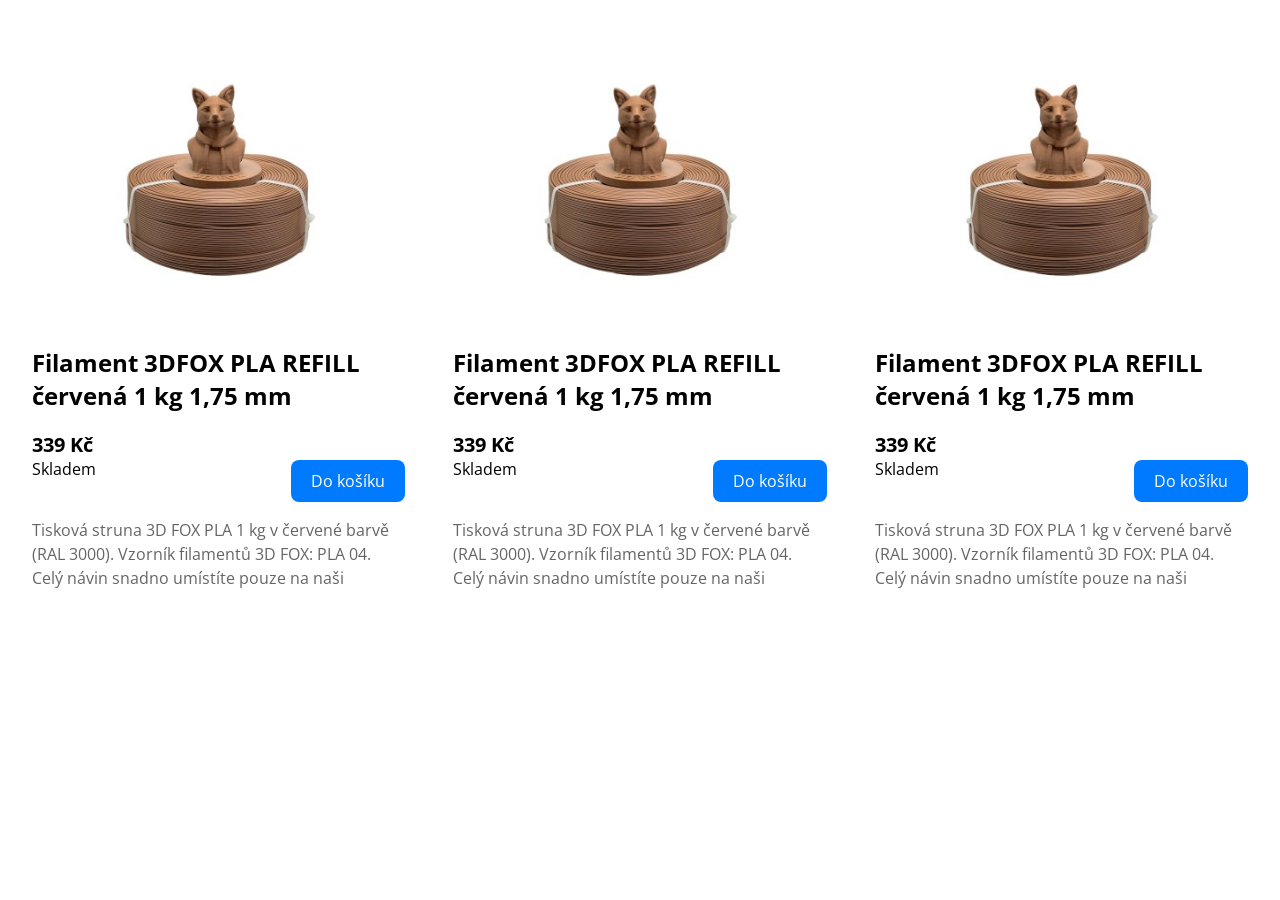
==== Index.html @ c69ad560 "autobus" ====
<!DOCTYPE html>
<html lang="cs">

<head>
    <meta charset="UTF-8">
    <meta name="viewport" content="width=device-width, initial-scale=1.0">
    <link rel="stylesheet" href="/main.css">
    <link
        href="https://fonts.googleapis.com/css2?family=Montserrat:wght@400;700&family=Open+Sans:wght@400;600&display=swap"
        rel="stylesheet">
    <title>Document</title>
</head>

<body>
    <div class="products">
        <div class="card">
            <img class="picture" src="/images/svetle-hneda-pla.jpg" alt="Světle hnědý filament">
            <h2>Filament 3DFOX PLA REFILL červená 1 kg 1,75 mm</h2>
            <div class="card-info">
                <div class="card-stav">
                    <p class="prise"> 339 Kč</p>
                    <p class="stav">Skladem</p>
                    <!--TO DO-->
                    <img src="" alt="">
                </div>
                <a class="button-blue" href="#">Do košíku</a>
                <p class="card-popis">
                    Tisková struna 3D FOX PLA 1 kg v červené barvě (RAL 3000). Vzorník filamentů 3D FOX: PLA 04.
                    Celý návin snadno umístíte pouze na naši tištenou 3D FOX refill AMS...
                </p>
            </div>
        </div>


        <div class="card">
            <img class="picture" src="/images/svetle-hneda-pla.jpg" alt="Světle hnědý filament">
            <h2>Filament 3DFOX PLA REFILL červená 1 kg 1,75 mm</h2>
            <div class="card-info">
                <div class="card-stav">
                    <p class="prise"> 339 Kč</p>
                    <p class="stav">Skladem</p>
                    <!--TO DO-->
                    <img src="" alt="">
                </div>
                <a class="button-blue" href="#">Do košíku</a>
                <p class="card-popis">
                    Tisková struna 3D FOX PLA 1 kg v červené barvě (RAL 3000). Vzorník filamentů 3D FOX: PLA 04.
                    Celý návin snadno umístíte pouze na naši tištenou 3D FOX refill AMS...
                </p>
            </div>
        </div>


        <div class="card">
            <img class="picture" src="/images/svetle-hneda-pla.jpg" alt="Světle hnědý filament">
            <h2>Filament 3DFOX PLA REFILL červená 1 kg 1,75 mm</h2>
            <div class="card-info">
                <div class="card-stav">
                    <p class="prise"> 339 Kč</p>
                    <p class="stav">Skladem</p>
                    <!--TO DO-->
                    <img src="" alt="">
                </div>
                <a class="button-blue" href="#">Do košíku</a>
                <p class="card-popis">
                    Tisková struna 3D FOX PLA 1 kg v červené barvě (RAL 3000). Vzorník filamentů 3D FOX: PLA 04.
                    Celý návin snadno umístíte pouze na naši tištenou 3D FOX refill AMS...
                </p>
            </div>
        </div>
    </div>
</body>

</html>
---- main.css ----
p {
    font-size: 1em;
}

body {
    font-family: 'Open Sans', sans-serif;
}

img {
    max-width: 100%;
    height: auto;
}

.products {
    display: grid;
    grid-template-columns: 1fr 1fr;
}

.button-blue {
    color: white;
    display: inline-block;
    background-color: #007bff;
    padding: 10px 20px;
    border-radius: 8px;
    text-decoration: none;
    align-self: flex-end;


}

.card-stav {
    align-self: flex-start;

}

.card-info {
    display: flex;
    justify-content: space-between;
    flex-wrap: wrap;
}

.prise {
    font-size: 20px;
    font-weight: bold;
}

.card-popis {
    overflow: hidden;
    color: #656565;
    max-height: 66px;
    margin-bottom: 0px;
    line-height: 1.5;
    padding-bottom: 5px;
}



.stav {
    margin: 0px;
}

.prise {
    margin: 0px;
}


.card{
    padding: 32px 24px 24px 24px;
}

@media screen and (min-width: 1200px) {
    .products {
        display: grid;
    grid-template-columns: 1fr 1fr 1fr;
}


}

@media screen and (max-width: 767px) {
    .card {
        padding: 32px 12px 12px 12px;
    }
    }

@media screen and (min-width: 767px) and (max-width: 1199px) {
    .card-info {
        display: flex;
        flex-direction: column;
        width: 100%;
        flex-wrap: nowrap;
    }
    .button-blue{
    display: flex;
    align-self: stretch;
    justify-content: center;
    }

}
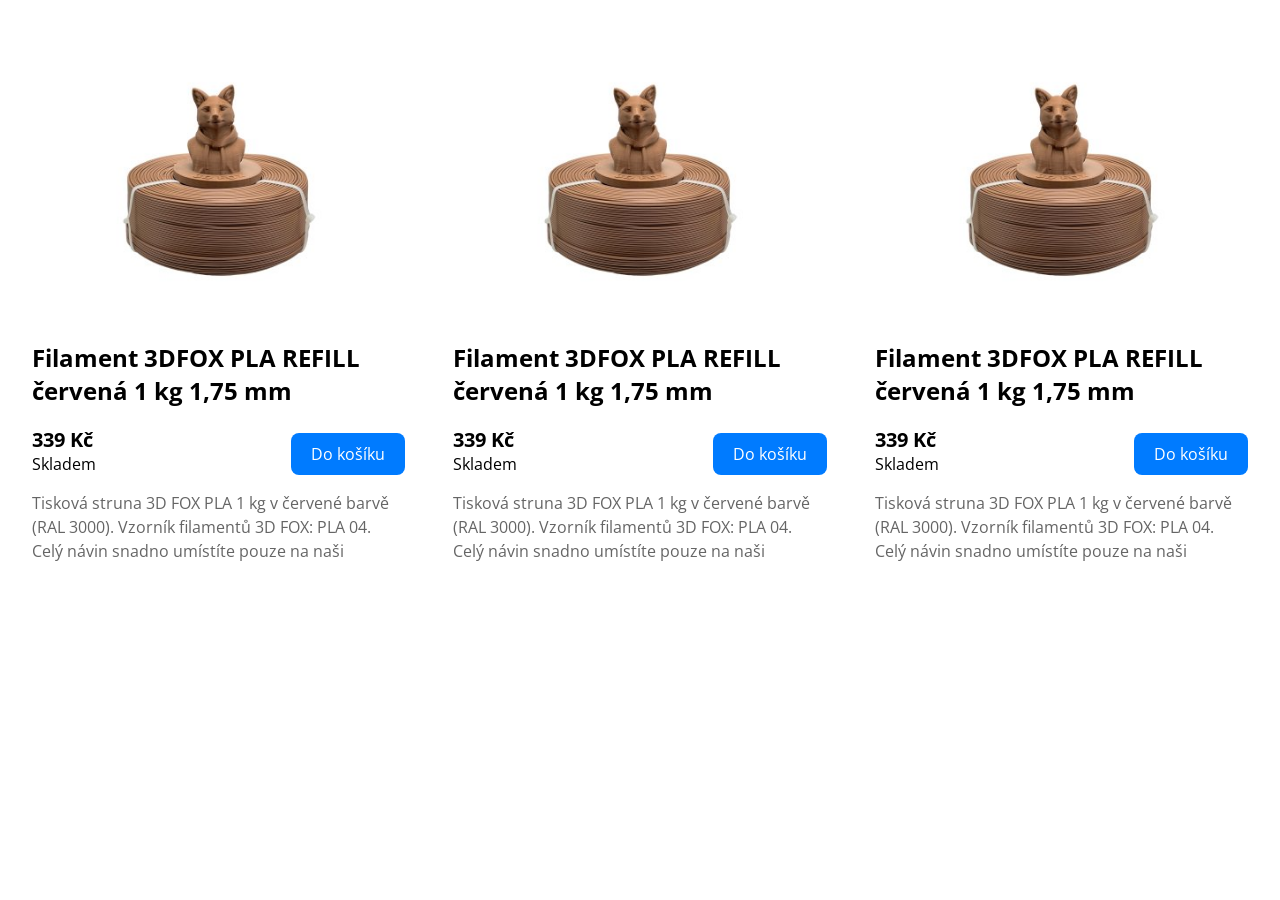
==== commit f5306af7: "first" ====
--- a/Index.html
+++ b/Index.html
@@ -5,9 +5,11 @@
     <meta charset="UTF-8">
     <meta name="viewport" content="width=device-width, initial-scale=1.0">
     <link rel="stylesheet" href="/main.css">
+    <link rel="stylesheet" href="/icomoon/style.css">
     <link
         href="https://fonts.googleapis.com/css2?family=Montserrat:wght@400;700&family=Open+Sans:wght@400;600&display=swap"
         rel="stylesheet">
+        
     <title>Document</title>
 </head>
 
@@ -19,9 +21,9 @@
             <div class="card-info">
                 <div class="card-stav">
                     <p class="prise"> 339 Kč</p>
+                    <span class="checkmark"></span>
                     <p class="stav">Skladem</p>
-                    <!--TO DO-->
-                    <img src="" alt="">
+                    
                 </div>
                 <a class="button-blue" href="#">Do košíku</a>
                 <p class="card-popis">
--- a/main.css
+++ b/main.css
@@ -8,7 +8,9 @@
 
 img {
     max-width: 100%;
-    height: auto;
+    max-height: 100%;
+    display: block;
+    object-fit: cover;
 }
 
 .products {
--- a/icomoon/style.css
+++ b/icomoon/style.css
@@ -0,0 +1,49 @@
+@font-face {
+  font-family: 'icomoon';
+  src:  url('fonts/icomoon.eot?7q99vu');
+  src:  url('fonts/icomoon.eot?7q99vu#iefix') format('embedded-opentype'),
+    url('fonts/icomoon.ttf?7q99vu') format('truetype'),
+    url('fonts/icomoon.woff?7q99vu') format('woff'),
+    url('fonts/icomoon.svg?7q99vu#icomoon') format('svg');
+  font-weight: normal;
+  font-style: normal;
+  font-display: block;
+}
+
+[class^="icon-"], [class*=" icon-"] {
+  /* use !important to prevent issues with browser extensions that change fonts */
+  font-family: 'icomoon' !important;
+  speak: never;
+  font-style: normal;
+  font-weight: normal;
+  font-variant: normal;
+  text-transform: none;
+  line-height: 1;
+  
+  /* Enable Ligatures ================ */
+  letter-spacing: 0;
+  -webkit-font-feature-settings: "liga";
+  -moz-font-feature-settings: "liga=1";
+  -moz-font-feature-settings: "liga";
+  -ms-font-feature-settings: "liga" 1;
+  font-feature-settings: "liga";
+  -webkit-font-variant-ligatures: discretionary-ligatures;
+  font-variant-ligatures: discretionary-ligatures;
+
+  /* Better Font Rendering =========== */
+  -webkit-font-smoothing: antialiased;
+  -moz-osx-font-smoothing: grayscale;
+}
+
+.icon-star-empty:before {
+  content: "\e9d7";
+}
+.icon-star-half:before {
+  content: "\e9d8";
+}
+.icon-star-full:before {
+  content: "\e9d9";
+}
+.icon-checkmark:before {
+  content: "\ea10";
+}
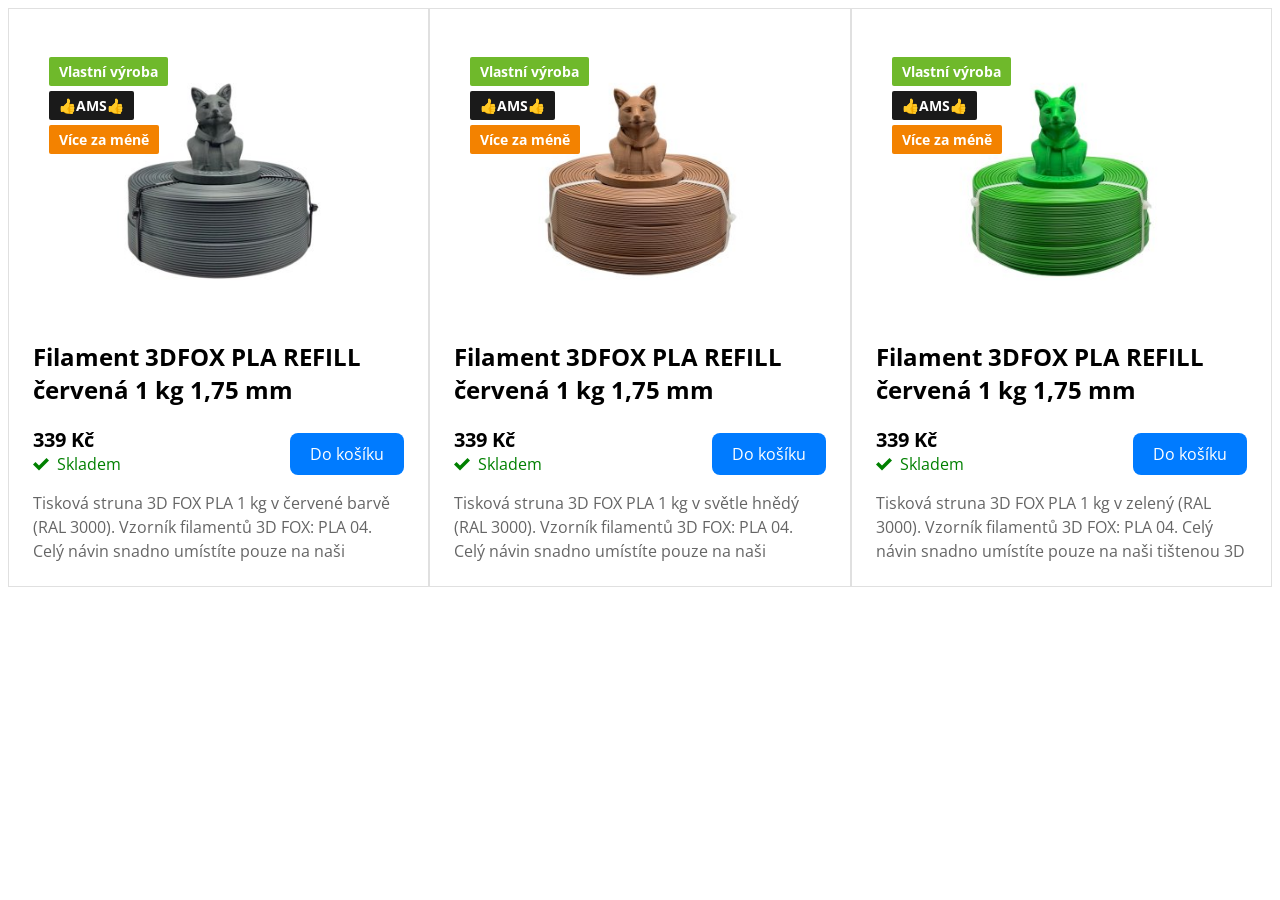
==== commit 45b38fdc: "hotovo" ====
--- a/Index.html
+++ b/Index.html
@@ -9,21 +9,29 @@
     <link
         href="https://fonts.googleapis.com/css2?family=Montserrat:wght@400;700&family=Open+Sans:wght@400;600&display=swap"
         rel="stylesheet">
-        
+
     <title>Document</title>
 </head>
 
 <body>
     <div class="products">
         <div class="card">
-            <img class="picture" src="/images/svetle-hneda-pla.jpg" alt="Světle hnědý filament">
+            <div class="obrazek">
+                <div class="badges-container">
+                    <span class="badge badge-green">Vlastní výroba</span>
+                    <span class="badge badge-black">👍AMS👍</span>
+                    <span class="badge badge-orange">Více za méně</span>
+                </div>
+                <a href="#"><img class="picture" src="/images/sedy-petg.jpg" alt="Světle hnědý filament"></a>
+            </div>
             <h2>Filament 3DFOX PLA REFILL červená 1 kg 1,75 mm</h2>
             <div class="card-info">
                 <div class="card-stav">
                     <p class="prise"> 339 Kč</p>
-                    <span class="checkmark"></span>
-                    <p class="stav">Skladem</p>
-                    
+                    <div class="auktualnistav">
+                        <span class="icon-checkmark"></span>
+                        <p class="stav">Skladem</p>
+                    </div>
                 </div>
                 <a class="button-blue" href="#">Do košíku</a>
                 <p class="card-popis">
@@ -33,43 +41,58 @@
             </div>
         </div>
 
-
-        <div class="card">
-            <img class="picture" src="/images/svetle-hneda-pla.jpg" alt="Světle hnědý filament">
+                <div class="card">
+            <div class="obrazek">
+                <div class="badges-container">
+                    <span class="badge badge-green">Vlastní výroba</span>
+                    <span class="badge badge-black">👍AMS👍</span>
+                    <span class="badge badge-orange">Více za méně</span>
+                </div>
+                <a href="#"><img class="picture" src="/images/svetle-hneda-pla.jpg" alt="Světle hnědý filament"></a>
+            </div>
             <h2>Filament 3DFOX PLA REFILL červená 1 kg 1,75 mm</h2>
             <div class="card-info">
                 <div class="card-stav">
                     <p class="prise"> 339 Kč</p>
-                    <p class="stav">Skladem</p>
-                    <!--TO DO-->
-                    <img src="" alt="">
+                    <div class="auktualnistav">
+                        <span class="icon-checkmark"></span>
+                        <p class="stav">Skladem</p>
+                    </div>
                 </div>
                 <a class="button-blue" href="#">Do košíku</a>
                 <p class="card-popis">
-                    Tisková struna 3D FOX PLA 1 kg v červené barvě (RAL 3000). Vzorník filamentů 3D FOX: PLA 04.
+                    Tisková struna 3D FOX PLA 1 kg v světle hnědý (RAL 3000). Vzorník filamentů 3D FOX: PLA 04.
                     Celý návin snadno umístíte pouze na naši tištenou 3D FOX refill AMS...
                 </p>
             </div>
         </div>
 
-
-        <div class="card">
-            <img class="picture" src="/images/svetle-hneda-pla.jpg" alt="Světle hnědý filament">
+                <div class="card">
+            <div class="obrazek">
+                <div class="badges-container">
+                    <span class="badge badge-green">Vlastní výroba</span>
+                    <span class="badge badge-black">👍AMS👍</span>
+                    <span class="badge badge-orange">Více za méně</span>
+                </div>
+                <a href="#"><img class="picture" src="/images/zelena-petg.jpg" alt="Světle hnědý filament"></a>
+            </div>
             <h2>Filament 3DFOX PLA REFILL červená 1 kg 1,75 mm</h2>
             <div class="card-info">
                 <div class="card-stav">
                     <p class="prise"> 339 Kč</p>
-                    <p class="stav">Skladem</p>
-                    <!--TO DO-->
-                    <img src="" alt="">
+                    <div class="auktualnistav">
+                        <span class="icon-checkmark"></span>
+                        <p class="stav">Skladem</p>
+                    </div>
                 </div>
                 <a class="button-blue" href="#">Do košíku</a>
                 <p class="card-popis">
-                    Tisková struna 3D FOX PLA 1 kg v červené barvě (RAL 3000). Vzorník filamentů 3D FOX: PLA 04.
+                    Tisková struna 3D FOX PLA 1 kg v zelený (RAL 3000). Vzorník filamentů 3D FOX: PLA 04.
                     Celý návin snadno umístíte pouze na naši tištenou 3D FOX refill AMS...
                 </p>
             </div>
         </div>
+
     </div>
 </body>
 
--- a/main.css
+++ b/main.css
@@ -11,6 +11,8 @@
     max-height: 100%;
     display: block;
     object-fit: cover;
+    margin: 0 auto;
+
 }
 
 .products {
@@ -66,15 +68,65 @@
 }
 
 
-.card{
+.card {
     padding: 32px 24px 24px 24px;
+    border: 1px solid #e0e0e0;
+
 }
+
+.auktualnistav {
+    display: flex;
+    gap: 0.5rem;
+    align-items: center;
+    color: green;
+}
+
+.obrazek {
+    position: relative;
+}
+
+.badges-container {
+    position: absolute;
+    top: 1rem;
+    left: 1rem;
+    display: flex;
+    flex-direction: column;
+    align-items: flex-start;
+    gap: 0.3rem;
+    z-index: 10;
+    color: white;
+
+}
+
+.badge-green {
+    background-color: #6fb92b;
+}
+
+.badge-black {
+    background-color: #1a1a1a;
+}
+
+.badge-orange {
+    background-color: #f38200;
+}
+
+.badge {
+    font-size: clamp(9px, 1.5vw, 14px);
+
+
+    padding: clamp(2px, 0.5vw, 5px) clamp(5px, 1vw, 10px);
+
+    font-weight: bold;
+    width: fit-content;
+    border-radius: 2px;
+}
+
 
 @media screen and (min-width: 1200px) {
     .products {
         display: grid;
-    grid-template-columns: 1fr 1fr 1fr;
-}
+        grid-template-columns: 1fr 1fr 1fr;
+    }
 
 
 }
@@ -83,7 +135,7 @@
     .card {
         padding: 32px 12px 12px 12px;
     }
-    }
+}
 
 @media screen and (min-width: 767px) and (max-width: 1199px) {
     .card-info {
@@ -92,10 +144,11 @@
         width: 100%;
         flex-wrap: nowrap;
     }
-    .button-blue{
-    display: flex;
-    align-self: stretch;
-    justify-content: center;
+
+    .button-blue {
+        display: flex;
+        align-self: stretch;
+        justify-content: center;
     }
 
 }
